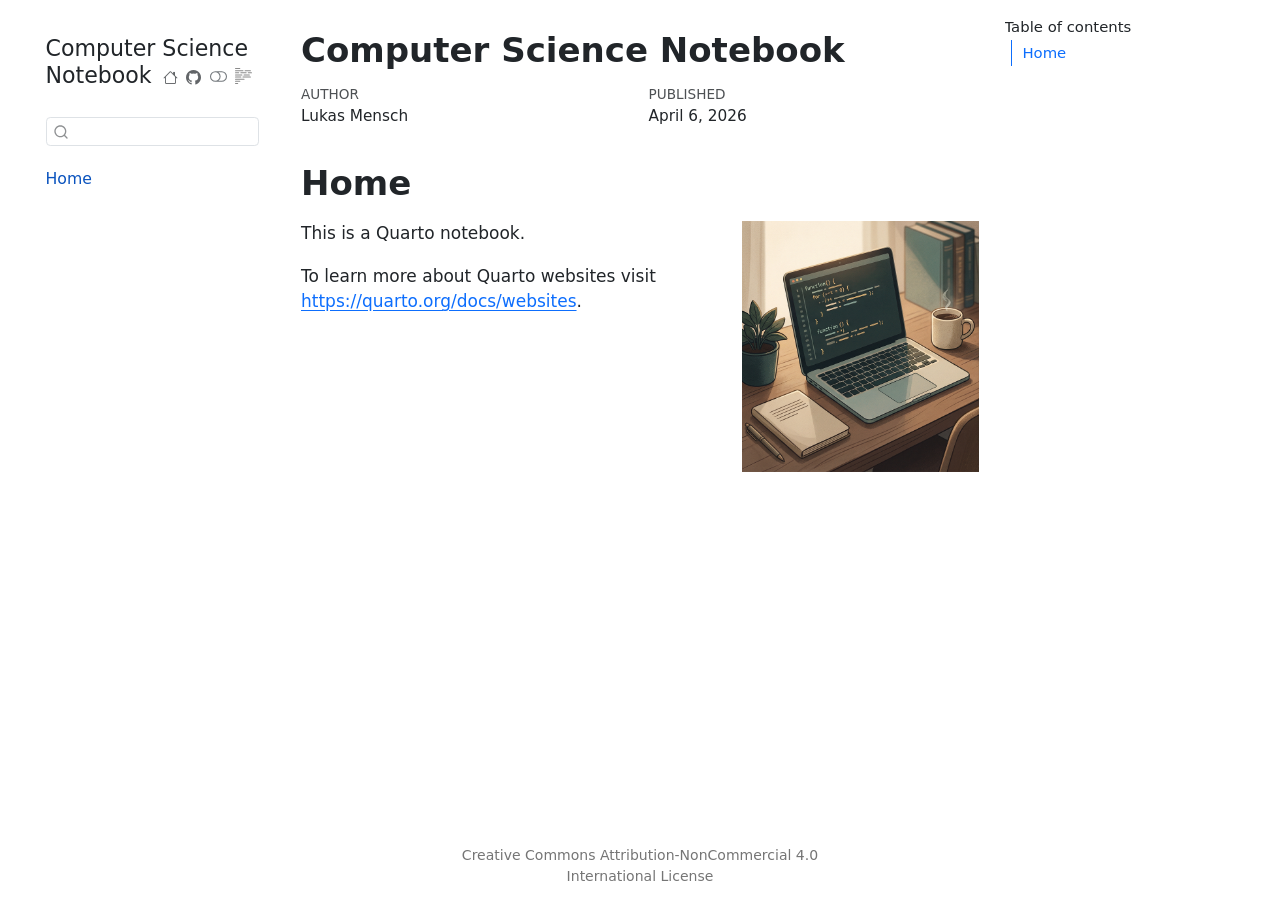
==== docs/index.html @ 17df44dd "changed outputdir _book to docs to for simple setup of github pages" ====
<!DOCTYPE html>
<html xmlns="http://www.w3.org/1999/xhtml" lang="en" xml:lang="en"><head>

<meta charset="utf-8">
<meta name="generator" content="quarto-1.7.33">

<meta name="viewport" content="width=device-width, initial-scale=1.0, user-scalable=yes">

<meta name="author" content="Lukas Mensch">
<meta name="dcterms.date" content="2026-04-06">

<title>Computer Science Notebook</title>
<style>
code{white-space: pre-wrap;}
span.smallcaps{font-variant: small-caps;}
div.columns{display: flex; gap: min(4vw, 1.5em);}
div.column{flex: auto; overflow-x: auto;}
div.hanging-indent{margin-left: 1.5em; text-indent: -1.5em;}
ul.task-list{list-style: none;}
ul.task-list li input[type="checkbox"] {
  width: 0.8em;
  margin: 0 0.8em 0.2em -1em; /* quarto-specific, see https://github.com/quarto-dev/quarto-cli/issues/4556 */ 
  vertical-align: middle;
}
</style>


<script src="site_libs/quarto-nav/quarto-nav.js"></script>
<script src="site_libs/quarto-nav/headroom.min.js"></script>
<script src="site_libs/clipboard/clipboard.min.js"></script>
<script src="site_libs/quarto-search/autocomplete.umd.js"></script>
<script src="site_libs/quarto-search/fuse.min.js"></script>
<script src="site_libs/quarto-search/quarto-search.js"></script>
<meta name="quarto:offset" content="./">
<link href="./images/coffee-icon-64.png" rel="icon" type="image/png">
<script src="site_libs/quarto-html/quarto.js" type="module"></script>
<script src="site_libs/quarto-html/tabsets/tabsets.js" type="module"></script>
<script src="site_libs/quarto-html/popper.min.js"></script>
<script src="site_libs/quarto-html/tippy.umd.min.js"></script>
<script src="site_libs/quarto-html/anchor.min.js"></script>
<link href="site_libs/quarto-html/tippy.css" rel="stylesheet">
<link href="site_libs/quarto-html/quarto-syntax-highlighting-ea385d0e468b0dd5ea5bf0780b1290d9.css" rel="stylesheet" class="quarto-color-scheme" id="quarto-text-highlighting-styles">
<link href="site_libs/quarto-html/quarto-syntax-highlighting-dark-bc185b5c5bdbcb35c2eb49d8a876ef70.css" rel="stylesheet" class="quarto-color-scheme quarto-color-alternate" id="quarto-text-highlighting-styles">
<link href="site_libs/quarto-html/quarto-syntax-highlighting-ea385d0e468b0dd5ea5bf0780b1290d9.css" rel="stylesheet" class="quarto-color-scheme-extra" id="quarto-text-highlighting-styles">
<script src="site_libs/bootstrap/bootstrap.min.js"></script>
<link href="site_libs/bootstrap/bootstrap-icons.css" rel="stylesheet">
<link href="site_libs/bootstrap/bootstrap-785a97f31b5b63a08458a4839025b956.min.css" rel="stylesheet" append-hash="true" class="quarto-color-scheme" id="quarto-bootstrap" data-mode="light">
<link href="site_libs/bootstrap/bootstrap-dark-f3d026ef707c7ce16c51404e637f5df3.min.css" rel="stylesheet" append-hash="true" class="quarto-color-scheme quarto-color-alternate" id="quarto-bootstrap" data-mode="dark">
<link href="site_libs/bootstrap/bootstrap-785a97f31b5b63a08458a4839025b956.min.css" rel="stylesheet" append-hash="true" class="quarto-color-scheme-extra" id="quarto-bootstrap" data-mode="light">
<script id="quarto-search-options" type="application/json">{
  "location": "sidebar",
  "copy-button": false,
  "collapse-after": 3,
  "panel-placement": "start",
  "type": "textbox",
  "limit": 50,
  "keyboard-shortcut": [
    "f",
    "/",
    "s"
  ],
  "show-item-context": false,
  "language": {
    "search-no-results-text": "No results",
    "search-matching-documents-text": "matching documents",
    "search-copy-link-title": "Copy link to search",
    "search-hide-matches-text": "Hide additional matches",
    "search-more-match-text": "more match in this document",
    "search-more-matches-text": "more matches in this document",
    "search-clear-button-title": "Clear",
    "search-text-placeholder": "",
    "search-detached-cancel-button-title": "Cancel",
    "search-submit-button-title": "Submit",
    "search-label": "Search"
  }
}</script>


<link rel="stylesheet" href="styles.css">
</head>

<body class="nav-sidebar floating quarto-light"><script id="quarto-html-before-body" type="application/javascript">
    const toggleBodyColorMode = (bsSheetEl) => {
      const mode = bsSheetEl.getAttribute("data-mode");
      const bodyEl = window.document.querySelector("body");
      if (mode === "dark") {
        bodyEl.classList.add("quarto-dark");
        bodyEl.classList.remove("quarto-light");
      } else {
        bodyEl.classList.add("quarto-light");
        bodyEl.classList.remove("quarto-dark");
      }
    }
    const toggleBodyColorPrimary = () => {
      const bsSheetEl = window.document.querySelector("link#quarto-bootstrap:not([rel=disabled-stylesheet])");
      if (bsSheetEl) {
        toggleBodyColorMode(bsSheetEl);
      }
    }
    const setColorSchemeToggle = (alternate) => {
      const toggles = window.document.querySelectorAll('.quarto-color-scheme-toggle');
      for (let i=0; i < toggles.length; i++) {
        const toggle = toggles[i];
        if (toggle) {
          if (alternate) {
            toggle.classList.add("alternate");
          } else {
            toggle.classList.remove("alternate");
          }
        }
      }
    };
    const toggleColorMode = (alternate) => {
      // Switch the stylesheets
      const primaryStylesheets = window.document.querySelectorAll('link.quarto-color-scheme:not(.quarto-color-alternate)');
      const alternateStylesheets = window.document.querySelectorAll('link.quarto-color-scheme.quarto-color-alternate');
      manageTransitions('#quarto-margin-sidebar .nav-link', false);
      if (alternate) {
        // note: dark is layered on light, we don't disable primary!
        enableStylesheet(alternateStylesheets);
        for (const sheetNode of alternateStylesheets) {
          if (sheetNode.id === "quarto-bootstrap") {
            toggleBodyColorMode(sheetNode);
          }
        }
      } else {
        disableStylesheet(alternateStylesheets);
        enableStylesheet(primaryStylesheets)
        toggleBodyColorPrimary();
      }
      manageTransitions('#quarto-margin-sidebar .nav-link', true);
      // Switch the toggles
      setColorSchemeToggle(alternate)
      // Hack to workaround the fact that safari doesn't
      // properly recolor the scrollbar when toggling (#1455)
      if (navigator.userAgent.indexOf('Safari') > 0 && navigator.userAgent.indexOf('Chrome') == -1) {
        manageTransitions("body", false);
        window.scrollTo(0, 1);
        setTimeout(() => {
          window.scrollTo(0, 0);
          manageTransitions("body", true);
        }, 40);
      }
    }
    const disableStylesheet = (stylesheets) => {
      for (let i=0; i < stylesheets.length; i++) {
        const stylesheet = stylesheets[i];
        stylesheet.rel = 'disabled-stylesheet';
      }
    }
    const enableStylesheet = (stylesheets) => {
      for (let i=0; i < stylesheets.length; i++) {
        const stylesheet = stylesheets[i];
        if(stylesheet.rel !== 'stylesheet') { // for Chrome, which will still FOUC without this check
          stylesheet.rel = 'stylesheet';
        }
      }
    }
    const manageTransitions = (selector, allowTransitions) => {
      const els = window.document.querySelectorAll(selector);
      for (let i=0; i < els.length; i++) {
        const el = els[i];
        if (allowTransitions) {
          el.classList.remove('notransition');
        } else {
          el.classList.add('notransition');
        }
      }
    }
    const isFileUrl = () => {
      return window.location.protocol === 'file:';
    }
    const hasAlternateSentinel = () => {
      let styleSentinel = getColorSchemeSentinel();
      if (styleSentinel !== null) {
        return styleSentinel === "alternate";
      } else {
        return false;
      }
    }
    const setStyleSentinel = (alternate) => {
      const value = alternate ? "alternate" : "default";
      if (!isFileUrl()) {
        window.localStorage.setItem("quarto-color-scheme", value);
      } else {
        localAlternateSentinel = value;
      }
    }
    const getColorSchemeSentinel = () => {
      if (!isFileUrl()) {
        const storageValue = window.localStorage.getItem("quarto-color-scheme");
        return storageValue != null ? storageValue : localAlternateSentinel;
      } else {
        return localAlternateSentinel;
      }
    }
    const toggleGiscusIfUsed = (isAlternate, darkModeDefault) => {
      const baseTheme = document.querySelector('#giscus-base-theme')?.value ?? 'light';
      const alternateTheme = document.querySelector('#giscus-alt-theme')?.value ?? 'dark';
      let newTheme = '';
      if(authorPrefersDark) {
        newTheme = isAlternate ? baseTheme : alternateTheme;
      } else {
        newTheme = isAlternate ? alternateTheme : baseTheme;
      }
      const changeGiscusTheme = () => {
        // From: https://github.com/giscus/giscus/issues/336
        const sendMessage = (message) => {
          const iframe = document.querySelector('iframe.giscus-frame');
          if (!iframe) return;
          iframe.contentWindow.postMessage({ giscus: message }, 'https://giscus.app');
        }
        sendMessage({
          setConfig: {
            theme: newTheme
          }
        });
      }
      const isGiscussLoaded = window.document.querySelector('iframe.giscus-frame') !== null;
      if (isGiscussLoaded) {
        changeGiscusTheme();
      }
    };
    const authorPrefersDark = false;
    const darkModeDefault = authorPrefersDark;
      document.querySelector('link#quarto-text-highlighting-styles.quarto-color-scheme-extra').rel = 'disabled-stylesheet';
      document.querySelector('link#quarto-bootstrap.quarto-color-scheme-extra').rel = 'disabled-stylesheet';
    let localAlternateSentinel = darkModeDefault ? 'alternate' : 'default';
    // Dark / light mode switch
    window.quartoToggleColorScheme = () => {
      // Read the current dark / light value
      let toAlternate = !hasAlternateSentinel();
      toggleColorMode(toAlternate);
      setStyleSentinel(toAlternate);
      toggleGiscusIfUsed(toAlternate, darkModeDefault);
      window.dispatchEvent(new Event('resize'));
    };
    // Switch to dark mode if need be
    if (hasAlternateSentinel()) {
      toggleColorMode(true);
    } else {
      toggleColorMode(false);
    }
  </script>

<div id="quarto-search-results"></div>
  <header id="quarto-header" class="headroom fixed-top">
  <nav class="quarto-secondary-nav">
    <div class="container-fluid d-flex">
      <button type="button" class="quarto-btn-toggle btn" data-bs-toggle="collapse" role="button" data-bs-target=".quarto-sidebar-collapse-item" aria-controls="quarto-sidebar" aria-expanded="false" aria-label="Toggle sidebar navigation" onclick="if (window.quartoToggleHeadroom) { window.quartoToggleHeadroom(); }">
        <i class="bi bi-layout-text-sidebar-reverse"></i>
      </button>
        <nav class="quarto-page-breadcrumbs" aria-label="breadcrumb"><ol class="breadcrumb"><li class="breadcrumb-item"><a href="./index.html">Home</a></li></ol></nav>
        <a class="flex-grow-1" role="navigation" data-bs-toggle="collapse" data-bs-target=".quarto-sidebar-collapse-item" aria-controls="quarto-sidebar" aria-expanded="false" aria-label="Toggle sidebar navigation" onclick="if (window.quartoToggleHeadroom) { window.quartoToggleHeadroom(); }">      
        </a>
      <button type="button" class="btn quarto-search-button" aria-label="Search" onclick="window.quartoOpenSearch();">
        <i class="bi bi-search"></i>
      </button>
    </div>
  </nav>
</header>
<!-- content -->
<div id="quarto-content" class="quarto-container page-columns page-rows-contents page-layout-article">
<!-- sidebar -->
  <nav id="quarto-sidebar" class="sidebar collapse collapse-horizontal quarto-sidebar-collapse-item sidebar-navigation floating overflow-auto">
    <div class="pt-lg-2 mt-2 text-left sidebar-header">
    <div class="sidebar-title mb-0 py-0">
      <a href="./">Computer Science Notebook</a> 
        <div class="sidebar-tools-main tools-wide">
    <a href="https://github.com/Lukullul" title="" class="quarto-navigation-tool px-1" aria-label=""><i class="bi bi-house"></i></a>
    <a href="https://github.com/Lukullul/Computer-Science-Notebook" title="Source Code" class="quarto-navigation-tool px-1" aria-label="Source Code"><i class="bi bi-github"></i></a>
  <a href="" class="quarto-color-scheme-toggle quarto-navigation-tool  px-1" onclick="window.quartoToggleColorScheme(); return false;" title="Toggle dark mode"><i class="bi"></i></a>
  <a href="" class="quarto-reader-toggle quarto-navigation-tool px-1" onclick="window.quartoToggleReader(); return false;" title="Toggle reader mode">
  <div class="quarto-reader-toggle-btn">
  <i class="bi"></i>
  </div>
</a>
</div>
    </div>
      </div>
        <div class="mt-2 flex-shrink-0 align-items-center">
        <div class="sidebar-search">
        <div id="quarto-search" class="" title="Search"></div>
        </div>
        </div>
    <div class="sidebar-menu-container"> 
    <ul class="list-unstyled mt-1">
        <li class="sidebar-item">
  <div class="sidebar-item-container"> 
  <a href="./index.html" class="sidebar-item-text sidebar-link active">
 <span class="menu-text">Home</span></a>
  </div>
</li>
    </ul>
    </div>
</nav>
<div id="quarto-sidebar-glass" class="quarto-sidebar-collapse-item" data-bs-toggle="collapse" data-bs-target=".quarto-sidebar-collapse-item"></div>
<!-- margin-sidebar -->
    <div id="quarto-margin-sidebar" class="sidebar margin-sidebar">
        <nav id="TOC" role="doc-toc" class="toc-active" data-toc-expanded="2">
    <h2 id="toc-title">Table of contents</h2>
   
  <ul>
  <li><a href="#home" id="toc-home" class="nav-link active" data-scroll-target="#home">Home</a></li>
  </ul>
</nav>
    </div>
<!-- main -->
<main class="content" id="quarto-document-content">


<header id="title-block-header" class="quarto-title-block default">
<div class="quarto-title">
<h1 class="title">Computer Science Notebook</h1>
</div>



<div class="quarto-title-meta">

    <div>
    <div class="quarto-title-meta-heading">Author</div>
    <div class="quarto-title-meta-contents">
             <p>Lukas Mensch </p>
          </div>
  </div>
    
    <div>
    <div class="quarto-title-meta-heading">Published</div>
    <div class="quarto-title-meta-contents">
      <p class="date">April 6, 2026</p>
    </div>
  </div>
  
    
  </div>
  


</header>



<section id="home" class="level1 unnumbered">
<h1 class="unnumbered">Home</h1><p><img src="images/notebook-50percent.png" title="Computer Science Notebook" class="quarto-cover-image nolightbox img-fluid" alt="An inviting workspace featuring a laptop displaying code, a steaming ceramic mug, a physical notebook, and a small potted plant under soft, diffused light. "></p>
<p>This is a Quarto notebook.</p>
<p>To learn more about Quarto websites visit <a href="https://quarto.org/docs/websites" class="uri">https://quarto.org/docs/websites</a>.</p>


</section>

</main> <!-- /main -->
<script id="quarto-html-after-body" type="application/javascript">
  window.document.addEventListener("DOMContentLoaded", function (event) {
    // Ensure there is a toggle, if there isn't float one in the top right
    if (window.document.querySelector('.quarto-color-scheme-toggle') === null) {
      const a = window.document.createElement('a');
      a.classList.add('top-right');
      a.classList.add('quarto-color-scheme-toggle');
      a.href = "";
      a.onclick = function() { try { window.quartoToggleColorScheme(); } catch {} return false; };
      const i = window.document.createElement("i");
      i.classList.add('bi');
      a.appendChild(i);
      window.document.body.appendChild(a);
    }
    setColorSchemeToggle(hasAlternateSentinel())
    const icon = "";
    const anchorJS = new window.AnchorJS();
    anchorJS.options = {
      placement: 'right',
      icon: icon
    };
    anchorJS.add('.anchored');
    const isCodeAnnotation = (el) => {
      for (const clz of el.classList) {
        if (clz.startsWith('code-annotation-')) {                     
          return true;
        }
      }
      return false;
    }
    const onCopySuccess = function(e) {
      // button target
      const button = e.trigger;
      // don't keep focus
      button.blur();
      // flash "checked"
      button.classList.add('code-copy-button-checked');
      var currentTitle = button.getAttribute("title");
      button.setAttribute("title", "Copied!");
      let tooltip;
      if (window.bootstrap) {
        button.setAttribute("data-bs-toggle", "tooltip");
        button.setAttribute("data-bs-placement", "left");
        button.setAttribute("data-bs-title", "Copied!");
        tooltip = new bootstrap.Tooltip(button, 
          { trigger: "manual", 
            customClass: "code-copy-button-tooltip",
            offset: [0, -8]});
        tooltip.show();    
      }
      setTimeout(function() {
        if (tooltip) {
          tooltip.hide();
          button.removeAttribute("data-bs-title");
          button.removeAttribute("data-bs-toggle");
          button.removeAttribute("data-bs-placement");
        }
        button.setAttribute("title", currentTitle);
        button.classList.remove('code-copy-button-checked');
      }, 1000);
      // clear code selection
      e.clearSelection();
    }
    const getTextToCopy = function(trigger) {
        const codeEl = trigger.previousElementSibling.cloneNode(true);
        for (const childEl of codeEl.children) {
          if (isCodeAnnotation(childEl)) {
            childEl.remove();
          }
        }
        return codeEl.innerText;
    }
    const clipboard = new window.ClipboardJS('.code-copy-button:not([data-in-quarto-modal])', {
      text: getTextToCopy
    });
    clipboard.on('success', onCopySuccess);
    if (window.document.getElementById('quarto-embedded-source-code-modal')) {
      const clipboardModal = new window.ClipboardJS('.code-copy-button[data-in-quarto-modal]', {
        text: getTextToCopy,
        container: window.document.getElementById('quarto-embedded-source-code-modal')
      });
      clipboardModal.on('success', onCopySuccess);
    }
      var localhostRegex = new RegExp(/^(?:http|https):\/\/localhost\:?[0-9]*\//);
      var mailtoRegex = new RegExp(/^mailto:/);
        var filterRegex = new RegExp('/' + window.location.host + '/');
      var isInternal = (href) => {
          return filterRegex.test(href) || localhostRegex.test(href) || mailtoRegex.test(href);
      }
      // Inspect non-navigation links and adorn them if external
     var links = window.document.querySelectorAll('a[href]:not(.nav-link):not(.navbar-brand):not(.toc-action):not(.sidebar-link):not(.sidebar-item-toggle):not(.pagination-link):not(.no-external):not([aria-hidden]):not(.dropdown-item):not(.quarto-navigation-tool):not(.about-link)');
      for (var i=0; i<links.length; i++) {
        const link = links[i];
        if (!isInternal(link.href)) {
          // undo the damage that might have been done by quarto-nav.js in the case of
          // links that we want to consider external
          if (link.dataset.originalHref !== undefined) {
            link.href = link.dataset.originalHref;
          }
        }
      }
    function tippyHover(el, contentFn, onTriggerFn, onUntriggerFn) {
      const config = {
        allowHTML: true,
        maxWidth: 500,
        delay: 100,
        arrow: false,
        appendTo: function(el) {
            return el.parentElement;
        },
        interactive: true,
        interactiveBorder: 10,
        theme: 'quarto',
        placement: 'bottom-start',
      };
      if (contentFn) {
        config.content = contentFn;
      }
      if (onTriggerFn) {
        config.onTrigger = onTriggerFn;
      }
      if (onUntriggerFn) {
        config.onUntrigger = onUntriggerFn;
      }
      window.tippy(el, config); 
    }
    const noterefs = window.document.querySelectorAll('a[role="doc-noteref"]');
    for (var i=0; i<noterefs.length; i++) {
      const ref = noterefs[i];
      tippyHover(ref, function() {
        // use id or data attribute instead here
        let href = ref.getAttribute('data-footnote-href') || ref.getAttribute('href');
        try { href = new URL(href).hash; } catch {}
        const id = href.replace(/^#\/?/, "");
        const note = window.document.getElementById(id);
        if (note) {
          return note.innerHTML;
        } else {
          return "";
        }
      });
    }
    const xrefs = window.document.querySelectorAll('a.quarto-xref');
    const processXRef = (id, note) => {
      // Strip column container classes
      const stripColumnClz = (el) => {
        el.classList.remove("page-full", "page-columns");
        if (el.children) {
          for (const child of el.children) {
            stripColumnClz(child);
          }
        }
      }
      stripColumnClz(note)
      if (id === null || id.startsWith('sec-')) {
        // Special case sections, only their first couple elements
        const container = document.createElement("div");
        if (note.children && note.children.length > 2) {
          container.appendChild(note.children[0].cloneNode(true));
          for (let i = 1; i < note.children.length; i++) {
            const child = note.children[i];
            if (child.tagName === "P" && child.innerText === "") {
              continue;
            } else {
              container.appendChild(child.cloneNode(true));
              break;
            }
          }
          if (window.Quarto?.typesetMath) {
            window.Quarto.typesetMath(container);
          }
          return container.innerHTML
        } else {
          if (window.Quarto?.typesetMath) {
            window.Quarto.typesetMath(note);
          }
          return note.innerHTML;
        }
      } else {
        // Remove any anchor links if they are present
        const anchorLink = note.querySelector('a.anchorjs-link');
        if (anchorLink) {
          anchorLink.remove();
        }
        if (window.Quarto?.typesetMath) {
          window.Quarto.typesetMath(note);
        }
        if (note.classList.contains("callout")) {
          return note.outerHTML;
        } else {
          return note.innerHTML;
        }
      }
    }
    for (var i=0; i<xrefs.length; i++) {
      const xref = xrefs[i];
      tippyHover(xref, undefined, function(instance) {
        instance.disable();
        let url = xref.getAttribute('href');
        let hash = undefined; 
        if (url.startsWith('#')) {
          hash = url;
        } else {
          try { hash = new URL(url).hash; } catch {}
        }
        if (hash) {
          const id = hash.replace(/^#\/?/, "");
          const note = window.document.getElementById(id);
          if (note !== null) {
            try {
              const html = processXRef(id, note.cloneNode(true));
              instance.setContent(html);
            } finally {
              instance.enable();
              instance.show();
            }
          } else {
            // See if we can fetch this
            fetch(url.split('#')[0])
            .then(res => res.text())
            .then(html => {
              const parser = new DOMParser();
              const htmlDoc = parser.parseFromString(html, "text/html");
              const note = htmlDoc.getElementById(id);
              if (note !== null) {
                const html = processXRef(id, note);
                instance.setContent(html);
              } 
            }).finally(() => {
              instance.enable();
              instance.show();
            });
          }
        } else {
          // See if we can fetch a full url (with no hash to target)
          // This is a special case and we should probably do some content thinning / targeting
          fetch(url)
          .then(res => res.text())
          .then(html => {
            const parser = new DOMParser();
            const htmlDoc = parser.parseFromString(html, "text/html");
            const note = htmlDoc.querySelector('main.content');
            if (note !== null) {
              // This should only happen for chapter cross references
              // (since there is no id in the URL)
              // remove the first header
              if (note.children.length > 0 && note.children[0].tagName === "HEADER") {
                note.children[0].remove();
              }
              const html = processXRef(null, note);
              instance.setContent(html);
            } 
          }).finally(() => {
            instance.enable();
            instance.show();
          });
        }
      }, function(instance) {
      });
    }
        let selectedAnnoteEl;
        const selectorForAnnotation = ( cell, annotation) => {
          let cellAttr = 'data-code-cell="' + cell + '"';
          let lineAttr = 'data-code-annotation="' +  annotation + '"';
          const selector = 'span[' + cellAttr + '][' + lineAttr + ']';
          return selector;
        }
        const selectCodeLines = (annoteEl) => {
          const doc = window.document;
          const targetCell = annoteEl.getAttribute("data-target-cell");
          const targetAnnotation = annoteEl.getAttribute("data-target-annotation");
          const annoteSpan = window.document.querySelector(selectorForAnnotation(targetCell, targetAnnotation));
          const lines = annoteSpan.getAttribute("data-code-lines").split(",");
          const lineIds = lines.map((line) => {
            return targetCell + "-" + line;
          })
          let top = null;
          let height = null;
          let parent = null;
          if (lineIds.length > 0) {
              //compute the position of the single el (top and bottom and make a div)
              const el = window.document.getElementById(lineIds[0]);
              top = el.offsetTop;
              height = el.offsetHeight;
              parent = el.parentElement.parentElement;
            if (lineIds.length > 1) {
              const lastEl = window.document.getElementById(lineIds[lineIds.length - 1]);
              const bottom = lastEl.offsetTop + lastEl.offsetHeight;
              height = bottom - top;
            }
            if (top !== null && height !== null && parent !== null) {
              // cook up a div (if necessary) and position it 
              let div = window.document.getElementById("code-annotation-line-highlight");
              if (div === null) {
                div = window.document.createElement("div");
                div.setAttribute("id", "code-annotation-line-highlight");
                div.style.position = 'absolute';
                parent.appendChild(div);
              }
              div.style.top = top - 2 + "px";
              div.style.height = height + 4 + "px";
              div.style.left = 0;
              let gutterDiv = window.document.getElementById("code-annotation-line-highlight-gutter");
              if (gutterDiv === null) {
                gutterDiv = window.document.createElement("div");
                gutterDiv.setAttribute("id", "code-annotation-line-highlight-gutter");
                gutterDiv.style.position = 'absolute';
                const codeCell = window.document.getElementById(targetCell);
                const gutter = codeCell.querySelector('.code-annotation-gutter');
                gutter.appendChild(gutterDiv);
              }
              gutterDiv.style.top = top - 2 + "px";
              gutterDiv.style.height = height + 4 + "px";
            }
            selectedAnnoteEl = annoteEl;
          }
        };
        const unselectCodeLines = () => {
          const elementsIds = ["code-annotation-line-highlight", "code-annotation-line-highlight-gutter"];
          elementsIds.forEach((elId) => {
            const div = window.document.getElementById(elId);
            if (div) {
              div.remove();
            }
          });
          selectedAnnoteEl = undefined;
        };
          // Handle positioning of the toggle
      window.addEventListener(
        "resize",
        throttle(() => {
          elRect = undefined;
          if (selectedAnnoteEl) {
            selectCodeLines(selectedAnnoteEl);
          }
        }, 10)
      );
      function throttle(fn, ms) {
      let throttle = false;
      let timer;
        return (...args) => {
          if(!throttle) { // first call gets through
              fn.apply(this, args);
              throttle = true;
          } else { // all the others get throttled
              if(timer) clearTimeout(timer); // cancel #2
              timer = setTimeout(() => {
                fn.apply(this, args);
                timer = throttle = false;
              }, ms);
          }
        };
      }
        // Attach click handler to the DT
        const annoteDls = window.document.querySelectorAll('dt[data-target-cell]');
        for (const annoteDlNode of annoteDls) {
          annoteDlNode.addEventListener('click', (event) => {
            const clickedEl = event.target;
            if (clickedEl !== selectedAnnoteEl) {
              unselectCodeLines();
              const activeEl = window.document.querySelector('dt[data-target-cell].code-annotation-active');
              if (activeEl) {
                activeEl.classList.remove('code-annotation-active');
              }
              selectCodeLines(clickedEl);
              clickedEl.classList.add('code-annotation-active');
            } else {
              // Unselect the line
              unselectCodeLines();
              clickedEl.classList.remove('code-annotation-active');
            }
          });
        }
    const findCites = (el) => {
      const parentEl = el.parentElement;
      if (parentEl) {
        const cites = parentEl.dataset.cites;
        if (cites) {
          return {
            el,
            cites: cites.split(' ')
          };
        } else {
          return findCites(el.parentElement)
        }
      } else {
        return undefined;
      }
    };
    var bibliorefs = window.document.querySelectorAll('a[role="doc-biblioref"]');
    for (var i=0; i<bibliorefs.length; i++) {
      const ref = bibliorefs[i];
      const citeInfo = findCites(ref);
      if (citeInfo) {
        tippyHover(citeInfo.el, function() {
          var popup = window.document.createElement('div');
          citeInfo.cites.forEach(function(cite) {
            var citeDiv = window.document.createElement('div');
            citeDiv.classList.add('hanging-indent');
            citeDiv.classList.add('csl-entry');
            var biblioDiv = window.document.getElementById('ref-' + cite);
            if (biblioDiv) {
              citeDiv.innerHTML = biblioDiv.innerHTML;
            }
            popup.appendChild(citeDiv);
          });
          return popup.innerHTML;
        });
      }
    }
  });
  </script>
</div> <!-- /content -->
<footer class="footer">
  <div class="nav-footer">
    <div class="nav-footer-left">
      &nbsp;
    </div>   
    <div class="nav-footer-center">
      <ul class="footer-items list-unstyled">
    <li class="nav-item">
    <a class="nav-link" href="./LICENSE.html">
<p>Creative Commons Attribution-NonCommercial 4.0 International License</p>
</a>
  </li>  
</ul>
    </div>
    <div class="nav-footer-right">
      &nbsp;
    </div>
  </div>
</footer>




</body></html>
---- docs/site_libs/quarto-html/tippy.css ----
.tippy-box[data-animation=fade][data-state=hidden]{opacity:0}[data-tippy-root]{max-width:calc(100vw - 10px)}.tippy-box{position:relative;background-color:#333;color:#fff;border-radius:4px;font-size:14px;line-height:1.4;white-space:normal;outline:0;transition-property:transform,visibility,opacity}.tippy-box[data-placement^=top]>.tippy-arrow{bottom:0}.tippy-box[data-placement^=top]>.tippy-arrow:before{bottom:-7px;left:0;border-width:8px 8px 0;border-top-color:initial;transform-origin:center top}.tippy-box[data-placement^=bottom]>.tippy-arrow{top:0}.tippy-box[data-placement^=bottom]>.tippy-arrow:before{top:-7px;left:0;border-width:0 8px 8px;border-bottom-color:initial;transform-origin:center bottom}.tippy-box[data-placement^=left]>.tippy-arrow{right:0}.tippy-box[data-placement^=left]>.tippy-arrow:before{border-width:8px 0 8px 8px;border-left-color:initial;right:-7px;transform-origin:center left}.tippy-box[data-placement^=right]>.tippy-arrow{left:0}.tippy-box[data-placement^=right]>.tippy-arrow:before{left:-7px;border-width:8px 8px 8px 0;border-right-color:initial;transform-origin:center right}.tippy-box[data-inertia][data-state=visible]{transition-timing-function:cubic-bezier(.54,1.5,.38,1.11)}.tippy-arrow{width:16px;height:16px;color:#333}.tippy-arrow:before{content:"";position:absolute;border-color:transparent;border-style:solid}.tippy-content{position:relative;padding:5px 9px;z-index:1}
---- docs/site_libs/quarto-html/quarto-syntax-highlighting-ea385d0e468b0dd5ea5bf0780b1290d9.css ----
/* quarto syntax highlight colors */
:root {
  --quarto-hl-ot-color: #003B4F;
  --quarto-hl-at-color: #657422;
  --quarto-hl-ss-color: #20794D;
  --quarto-hl-an-color: #5E5E5E;
  --quarto-hl-fu-color: #4758AB;
  --quarto-hl-st-color: #20794D;
  --quarto-hl-cf-color: #003B4F;
  --quarto-hl-op-color: #5E5E5E;
  --quarto-hl-er-color: #AD0000;
  --quarto-hl-bn-color: #AD0000;
  --quarto-hl-al-color: #AD0000;
  --quarto-hl-va-color: #111111;
  --quarto-hl-bu-color: inherit;
  --quarto-hl-ex-color: inherit;
  --quarto-hl-pp-color: #AD0000;
  --quarto-hl-in-color: #5E5E5E;
  --quarto-hl-vs-color: #20794D;
  --quarto-hl-wa-color: #5E5E5E;
  --quarto-hl-do-color: #5E5E5E;
  --quarto-hl-im-color: #00769E;
  --quarto-hl-ch-color: #20794D;
  --quarto-hl-dt-color: #AD0000;
  --quarto-hl-fl-color: #AD0000;
  --quarto-hl-co-color: #5E5E5E;
  --quarto-hl-cv-color: #5E5E5E;
  --quarto-hl-cn-color: #8f5902;
  --quarto-hl-sc-color: #5E5E5E;
  --quarto-hl-dv-color: #AD0000;
  --quarto-hl-kw-color: #003B4F;
}

/* other quarto variables */
:root {
  --quarto-font-monospace: SFMono-Regular, Menlo, Monaco, Consolas, "Liberation Mono", "Courier New", monospace;
}

/* syntax highlight based on Pandoc's rules */
pre > code.sourceCode > span {
  color: #003B4F;
}

code.sourceCode > span {
  color: #003B4F;
}

div.sourceCode,
div.sourceCode pre.sourceCode {
  color: #003B4F;
}

/* Normal */
code span {
  color: #003B4F;
}

/* Alert */
code span.al {
  color: #AD0000;
  font-style: inherit;
}

/* Annotation */
code span.an {
  color: #5E5E5E;
  font-style: inherit;
}

/* Attribute */
code span.at {
  color: #657422;
  font-style: inherit;
}

/* BaseN */
code span.bn {
  color: #AD0000;
  font-style: inherit;
}

/* BuiltIn */
code span.bu {
  font-style: inherit;
}

/* ControlFlow */
code span.cf {
  color: #003B4F;
  font-weight: bold;
  font-style: inherit;
}

/* Char */
code span.ch {
  color: #20794D;
  font-style: inherit;
}

/* Constant */
code span.cn {
  color: #8f5902;
  font-style: inherit;
}

/* Comment */
code span.co {
  color: #5E5E5E;
  font-style: inherit;
}

/* CommentVar */
code span.cv {
  color: #5E5E5E;
  font-style: italic;
}

/* Documentation */
code span.do {
  color: #5E5E5E;
  font-style: italic;
}

/* DataType */
code span.dt {
  color: #AD0000;
  font-style: inherit;
}

/* DecVal */
code span.dv {
  color: #AD0000;
  font-style: inherit;
}

/* Error */
code span.er {
  color: #AD0000;
  font-style: inherit;
}

/* Extension */
code span.ex {
  font-style: inherit;
}

/* Float */
code span.fl {
  color: #AD0000;
  font-style: inherit;
}

/* Function */
code span.fu {
  color: #4758AB;
  font-style: inherit;
}

/* Import */
code span.im {
  color: #00769E;
  font-style: inherit;
}

/* Information */
code span.in {
  color: #5E5E5E;
  font-style: inherit;
}

/* Keyword */
code span.kw {
  color: #003B4F;
  font-weight: bold;
  font-style: inherit;
}

/* Operator */
code span.op {
  color: #5E5E5E;
  font-style: inherit;
}

/* Other */
code span.ot {
  color: #003B4F;
  font-style: inherit;
}

/* Preprocessor */
code span.pp {
  color: #AD0000;
  font-style: inherit;
}

/* SpecialChar */
code span.sc {
  color: #5E5E5E;
  font-style: inherit;
}

/* SpecialString */
code span.ss {
  color: #20794D;
  font-style: inherit;
}

/* String */
code span.st {
  color: #20794D;
  font-style: inherit;
}

/* Variable */
code span.va {
  color: #111111;
  font-style: inherit;
}

/* VerbatimString */
code span.vs {
  color: #20794D;
  font-style: inherit;
}

/* Warning */
code span.wa {
  color: #5E5E5E;
  font-style: italic;
}

.prevent-inlining {
  content: "</";
}

/*# sourceMappingURL=538754cbb4183396a2435bcb80637e05.css.map */
---- docs/site_libs/quarto-html/quarto-syntax-highlighting-dark-bc185b5c5bdbcb35c2eb49d8a876ef70.css ----
/* quarto syntax highlight colors */
:root {
  --quarto-hl-al-color: #f07178;
  --quarto-hl-an-color: #d4d0ab;
  --quarto-hl-at-color: #00e0e0;
  --quarto-hl-bn-color: #d4d0ab;
  --quarto-hl-bu-color: #abe338;
  --quarto-hl-ch-color: #abe338;
  --quarto-hl-co-color: #f8f8f2;
  --quarto-hl-cv-color: #ffd700;
  --quarto-hl-cn-color: #ffd700;
  --quarto-hl-cf-color: #ffa07a;
  --quarto-hl-dt-color: #ffa07a;
  --quarto-hl-dv-color: #d4d0ab;
  --quarto-hl-do-color: #f8f8f2;
  --quarto-hl-er-color: #f07178;
  --quarto-hl-ex-color: #00e0e0;
  --quarto-hl-fl-color: #d4d0ab;
  --quarto-hl-fu-color: #ffa07a;
  --quarto-hl-im-color: #abe338;
  --quarto-hl-in-color: #d4d0ab;
  --quarto-hl-kw-color: #ffa07a;
  --quarto-hl-op-color: #ffa07a;
  --quarto-hl-ot-color: #00e0e0;
  --quarto-hl-pp-color: #dcc6e0;
  --quarto-hl-re-color: #00e0e0;
  --quarto-hl-sc-color: #abe338;
  --quarto-hl-ss-color: #abe338;
  --quarto-hl-st-color: #abe338;
  --quarto-hl-va-color: #00e0e0;
  --quarto-hl-vs-color: #abe338;
  --quarto-hl-wa-color: #dcc6e0;
}

/* other quarto variables */
:root {
  --quarto-font-monospace: SFMono-Regular, Menlo, Monaco, Consolas, "Liberation Mono", "Courier New", monospace;
}

/* syntax highlight based on Pandoc's rules */
pre > code.sourceCode > span {
  color: #f8f8f2;
}

code.sourceCode > span {
  color: #f8f8f2;
}

div.sourceCode,
div.sourceCode pre.sourceCode {
  color: #f8f8f2;
}

/* Normal */
code span {
  color: #f8f8f2;
}

/* Alert */
code span.al {
  color: #f07178;
}

/* Annotation */
code span.an {
  color: #d4d0ab;
}

/* Attribute */
code span.at {
  color: #00e0e0;
}

/* BaseN */
code span.bn {
  color: #d4d0ab;
}

/* BuiltIn */
code span.bu {
  color: #abe338;
}

/* ControlFlow */
code span.cf {
  font-weight: bold;
  color: #ffa07a;
}

/* Char */
code span.ch {
  color: #abe338;
}

/* Constant */
code span.cn {
  color: #ffd700;
}

/* Comment */
code span.co {
  font-style: italic;
  color: #f8f8f2;
}

/* CommentVar */
code span.cv {
  color: #ffd700;
}

/* Documentation */
code span.do {
  color: #f8f8f2;
}

/* DataType */
code span.dt {
  color: #ffa07a;
}

/* DecVal */
code span.dv {
  color: #d4d0ab;
}

/* Error */
code span.er {
  color: #f07178;
  text-decoration: underline;
}

/* Extension */
code span.ex {
  font-weight: bold;
  color: #00e0e0;
}

/* Float */
code span.fl {
  color: #d4d0ab;
}

/* Function */
code span.fu {
  color: #ffa07a;
}

/* Import */
code span.im {
  color: #abe338;
}

/* Information */
code span.in {
  color: #d4d0ab;
}

/* Keyword */
code span.kw {
  font-weight: bold;
  color: #ffa07a;
}

/* Operator */
code span.op {
  color: #ffa07a;
}

/* Other */
code span.ot {
  color: #00e0e0;
}

/* Preprocessor */
code span.pp {
  color: #dcc6e0;
}

/* RegionMarker */
code span.re {
  background-color: #f8f8f2;
  color: #00e0e0;
}

/* SpecialChar */
code span.sc {
  color: #abe338;
}

/* SpecialString */
code span.ss {
  color: #abe338;
}

/* String */
code span.st {
  color: #abe338;
}

/* Variable */
code span.va {
  color: #00e0e0;
}

/* VerbatimString */
code span.vs {
  color: #abe338;
}

/* Warning */
code span.wa {
  color: #dcc6e0;
}

.prevent-inlining {
  content: "</";
}

/*# sourceMappingURL=9510e8932c082882303fe901a8ba9f6d.css.map */
---- docs/site_libs/quarto-html/quarto-syntax-highlighting-ea385d0e468b0dd5ea5bf0780b1290d9.css ----
/* quarto syntax highlight colors */
:root {
  --quarto-hl-ot-color: #003B4F;
  --quarto-hl-at-color: #657422;
  --quarto-hl-ss-color: #20794D;
  --quarto-hl-an-color: #5E5E5E;
  --quarto-hl-fu-color: #4758AB;
  --quarto-hl-st-color: #20794D;
  --quarto-hl-cf-color: #003B4F;
  --quarto-hl-op-color: #5E5E5E;
  --quarto-hl-er-color: #AD0000;
  --quarto-hl-bn-color: #AD0000;
  --quarto-hl-al-color: #AD0000;
  --quarto-hl-va-color: #111111;
  --quarto-hl-bu-color: inherit;
  --quarto-hl-ex-color: inherit;
  --quarto-hl-pp-color: #AD0000;
  --quarto-hl-in-color: #5E5E5E;
  --quarto-hl-vs-color: #20794D;
  --quarto-hl-wa-color: #5E5E5E;
  --quarto-hl-do-color: #5E5E5E;
  --quarto-hl-im-color: #00769E;
  --quarto-hl-ch-color: #20794D;
  --quarto-hl-dt-color: #AD0000;
  --quarto-hl-fl-color: #AD0000;
  --quarto-hl-co-color: #5E5E5E;
  --quarto-hl-cv-color: #5E5E5E;
  --quarto-hl-cn-color: #8f5902;
  --quarto-hl-sc-color: #5E5E5E;
  --quarto-hl-dv-color: #AD0000;
  --quarto-hl-kw-color: #003B4F;
}

/* other quarto variables */
:root {
  --quarto-font-monospace: SFMono-Regular, Menlo, Monaco, Consolas, "Liberation Mono", "Courier New", monospace;
}

/* syntax highlight based on Pandoc's rules */
pre > code.sourceCode > span {
  color: #003B4F;
}

code.sourceCode > span {
  color: #003B4F;
}

div.sourceCode,
div.sourceCode pre.sourceCode {
  color: #003B4F;
}

/* Normal */
code span {
  color: #003B4F;
}

/* Alert */
code span.al {
  color: #AD0000;
  font-style: inherit;
}

/* Annotation */
code span.an {
  color: #5E5E5E;
  font-style: inherit;
}

/* Attribute */
code span.at {
  color: #657422;
  font-style: inherit;
}

/* BaseN */
code span.bn {
  color: #AD0000;
  font-style: inherit;
}

/* BuiltIn */
code span.bu {
  font-style: inherit;
}

/* ControlFlow */
code span.cf {
  color: #003B4F;
  font-weight: bold;
  font-style: inherit;
}

/* Char */
code span.ch {
  color: #20794D;
  font-style: inherit;
}

/* Constant */
code span.cn {
  color: #8f5902;
  font-style: inherit;
}

/* Comment */
code span.co {
  color: #5E5E5E;
  font-style: inherit;
}

/* CommentVar */
code span.cv {
  color: #5E5E5E;
  font-style: italic;
}

/* Documentation */
code span.do {
  color: #5E5E5E;
  font-style: italic;
}

/* DataType */
code span.dt {
  color: #AD0000;
  font-style: inherit;
}

/* DecVal */
code span.dv {
  color: #AD0000;
  font-style: inherit;
}

/* Error */
code span.er {
  color: #AD0000;
  font-style: inherit;
}

/* Extension */
code span.ex {
  font-style: inherit;
}

/* Float */
code span.fl {
  color: #AD0000;
  font-style: inherit;
}

/* Function */
code span.fu {
  color: #4758AB;
  font-style: inherit;
}

/* Import */
code span.im {
  color: #00769E;
  font-style: inherit;
}

/* Information */
code span.in {
  color: #5E5E5E;
  font-style: inherit;
}

/* Keyword */
code span.kw {
  color: #003B4F;
  font-weight: bold;
  font-style: inherit;
}

/* Operator */
code span.op {
  color: #5E5E5E;
  font-style: inherit;
}

/* Other */
code span.ot {
  color: #003B4F;
  font-style: inherit;
}

/* Preprocessor */
code span.pp {
  color: #AD0000;
  font-style: inherit;
}

/* SpecialChar */
code span.sc {
  color: #5E5E5E;
  font-style: inherit;
}

/* SpecialString */
code span.ss {
  color: #20794D;
  font-style: inherit;
}

/* String */
code span.st {
  color: #20794D;
  font-style: inherit;
}

/* Variable */
code span.va {
  color: #111111;
  font-style: inherit;
}

/* VerbatimString */
code span.vs {
  color: #20794D;
  font-style: inherit;
}

/* Warning */
code span.wa {
  color: #5E5E5E;
  font-style: italic;
}

.prevent-inlining {
  content: "</";
}

/*# sourceMappingURL=538754cbb4183396a2435bcb80637e05.css.map */
---- docs/styles.css ----
/* css styles */
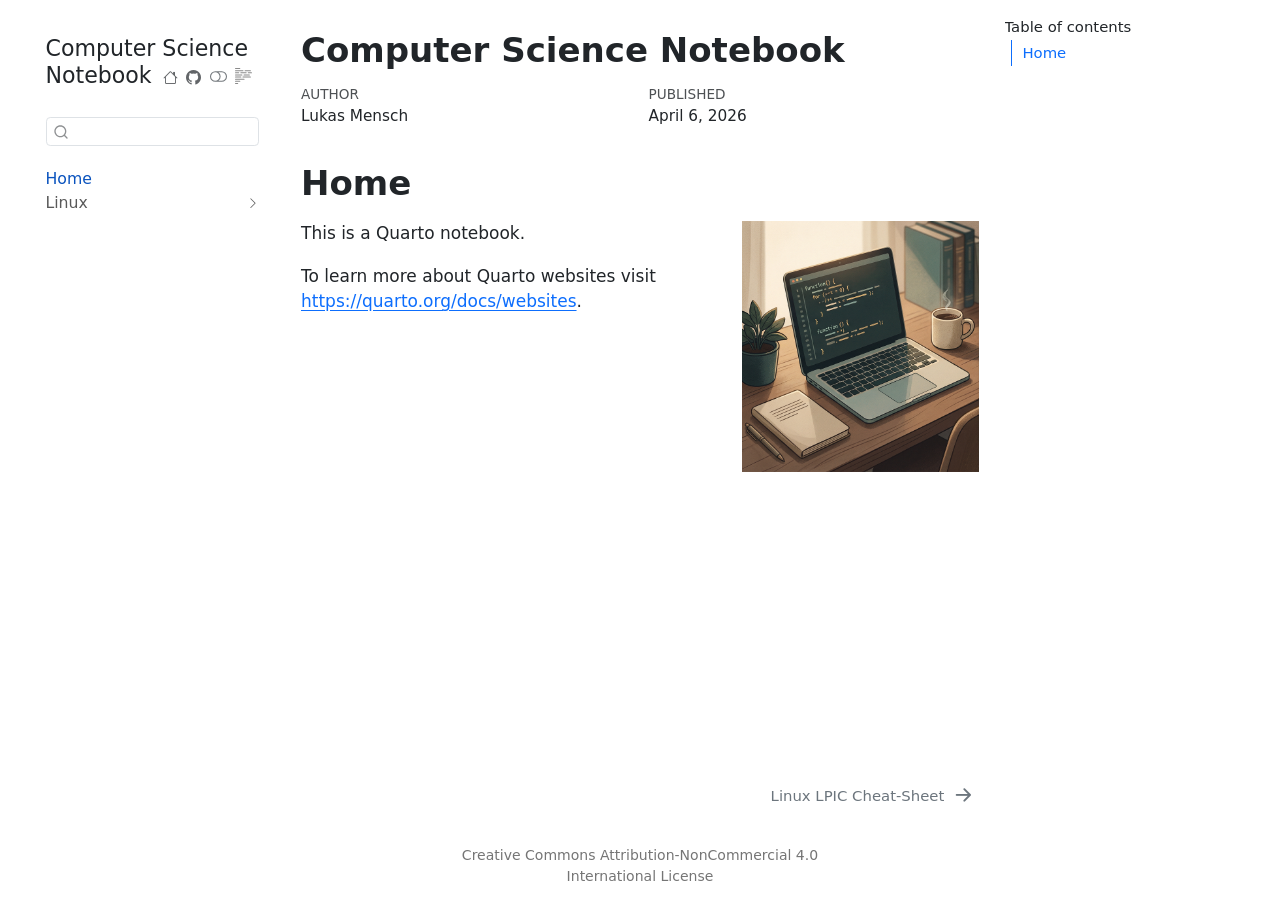
==== commit 45bf2fc3: "add linux lpic cheat sheet" ====
--- a/docs/index.html
+++ b/docs/index.html
@@ -32,6 +32,7 @@
 <script src="site_libs/quarto-search/fuse.min.js"></script>
 <script src="site_libs/quarto-search/quarto-search.js"></script>
 <meta name="quarto:offset" content="./">
+<link href="./qmd/linux-lpic-cheat-sheet.html" rel="next">
 <link href="./images/coffee-icon-64.png" rel="icon" type="image/png">
 <script src="site_libs/quarto-html/quarto.js" type="module"></script>
 <script src="site_libs/quarto-html/tabsets/tabsets.js" type="module"></script>
@@ -267,7 +268,7 @@
     <div class="sidebar-title mb-0 py-0">
       <a href="./">Computer Science Notebook</a> 
         <div class="sidebar-tools-main tools-wide">
-    <a href="https://github.com/Lukullul" title="" class="quarto-navigation-tool px-1" aria-label=""><i class="bi bi-house"></i></a>
+    <a href="https://lukullul.github.io" title="" class="quarto-navigation-tool px-1" aria-label=""><i class="bi bi-house"></i></a>
     <a href="https://github.com/Lukullul/Computer-Science-Notebook" title="Source Code" class="quarto-navigation-tool px-1" aria-label="Source Code"><i class="bi bi-github"></i></a>
   <a href="" class="quarto-color-scheme-toggle quarto-navigation-tool  px-1" onclick="window.quartoToggleColorScheme(); return false;" title="Toggle dark mode"><i class="bi"></i></a>
   <a href="" class="quarto-reader-toggle quarto-navigation-tool px-1" onclick="window.quartoToggleReader(); return false;" title="Toggle reader mode">
@@ -291,6 +292,23 @@
  <span class="menu-text">Home</span></a>
   </div>
 </li>
+        <li class="sidebar-item sidebar-item-section">
+      <div class="sidebar-item-container"> 
+            <a class="sidebar-item-text sidebar-link text-start collapsed" data-bs-toggle="collapse" data-bs-target="#quarto-sidebar-section-1" role="navigation" aria-expanded="false">
+ <span class="menu-text">Linux</span></a>
+          <a class="sidebar-item-toggle text-start collapsed" data-bs-toggle="collapse" data-bs-target="#quarto-sidebar-section-1" role="navigation" aria-expanded="false" aria-label="Toggle section">
+            <i class="bi bi-chevron-right ms-2"></i>
+          </a> 
+      </div>
+      <ul id="quarto-sidebar-section-1" class="collapse list-unstyled sidebar-section depth1 ">  
+          <li class="sidebar-item">
+  <div class="sidebar-item-container"> 
+  <a href="./qmd/linux-lpic-cheat-sheet.html" class="sidebar-item-text sidebar-link">
+ <span class="menu-text">Linux LPIC Cheat-Sheet</span></a>
+  </div>
+</li>
+      </ul>
+  </li>
     </ul>
     </div>
 </nav>
@@ -762,6 +780,15 @@
     }
   });
   </script>
+<nav class="page-navigation">
+  <div class="nav-page nav-page-previous">
+  </div>
+  <div class="nav-page nav-page-next">
+      <a href="./qmd/linux-lpic-cheat-sheet.html" class="pagination-link" aria-label="Linux LPIC Cheat-Sheet">
+        <span class="nav-page-text">Linux LPIC Cheat-Sheet</span> <i class="bi bi-arrow-right-short"></i>
+      </a>
+  </div>
+</nav>
 </div> <!-- /content -->
 <footer class="footer">
   <div class="nav-footer">
